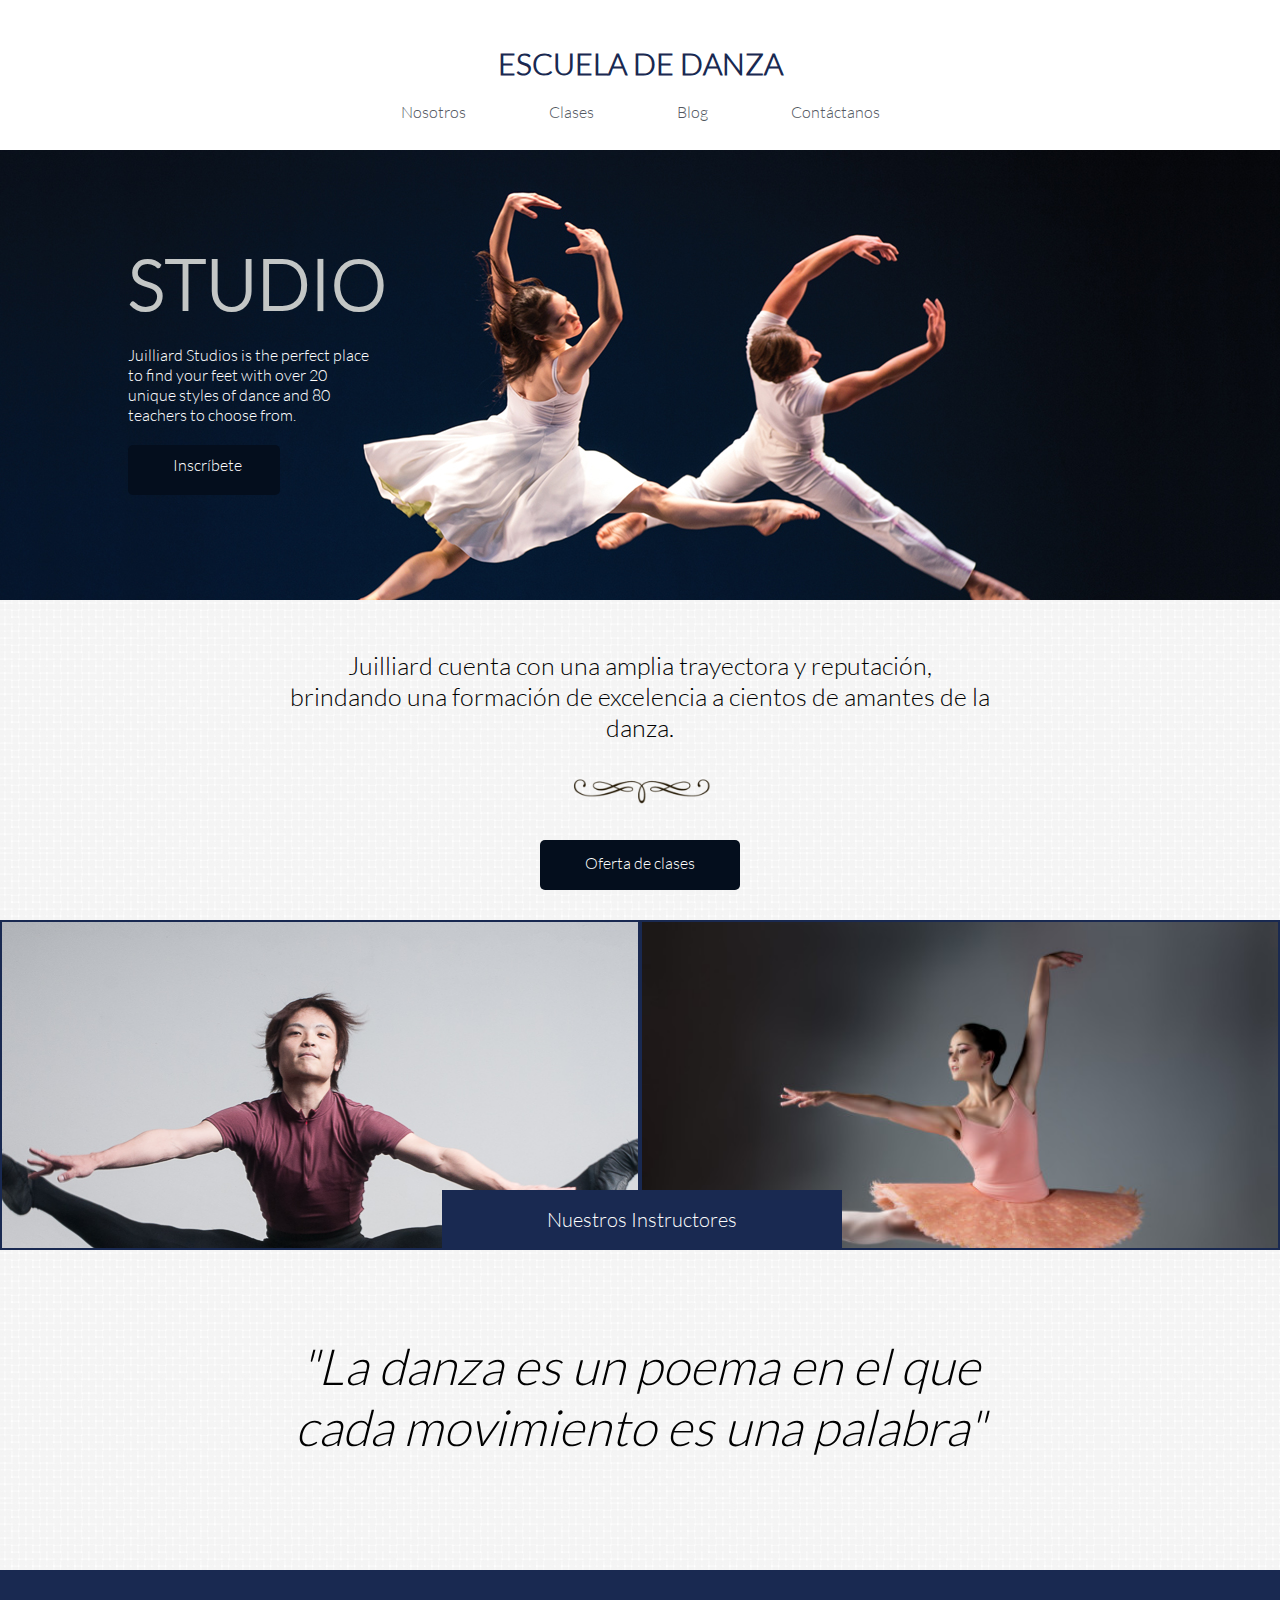
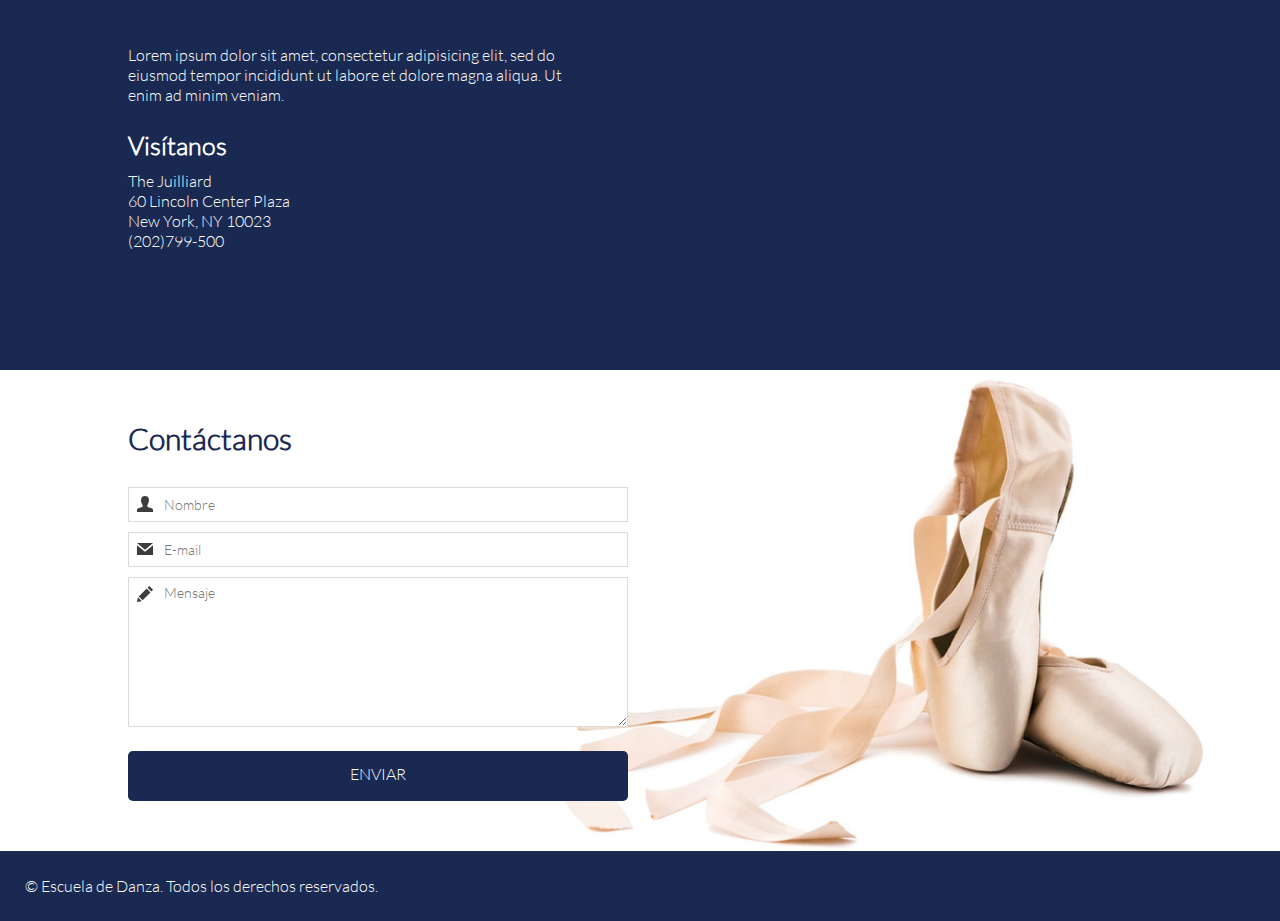
==== index.html @ e08e2e72 "subiendo escuela de danza" ====
<!DOCTYPE html>
<html>
<head>
	<meta charset="UTF-8">
	<title>Escuela de Danza</title>
	<link rel='stylesheet' type='text/css' href='http://fonts.googleapis.com/css?family=Montserrat:400,700'>
	<link rel="stylesheet" type="text/css" href="css/simplegrid.css">
	<link rel="stylesheet" type="text/css" href="css/utilities.css">
	<link rel="stylesheet" type="text/css" href="css/common.css">
	<link rel="stylesheet" type="text/css" href="css/main.css">
	<link rel="stylesheet" type="text/css" href="css/blog.css">
	<link rel="stylesheet" type="text/css" href="css/clases.css">
</head>
<body>
	<!-- Inserta tu código aqui -->
	<header>
		<div class="container-fluid">
			<div class="row">
				<div class="col-12">
					<a href="index.html">
						<h1 class="text-blue text-header">ESCUELA DE DANZA</h1>
					</a>
				</div>
			</div>
			<div class="row">
				<div class="col-12">
					<nav>
						<a class="text-gray" href="nosotros.html">Nosotros</a>
						<a class="text-gray" href="clases.html">Clases</a>
						<a class="text-gray" href="blog.html">Blog</a>
						<a class="text-gray" href="#contacto">Contáctanos</a>
					</nav>
				</div>
			</div>
		</div>
	</header>
	<section class="block1">
		<div class="container">
			<div class="row">
				<div class="col-12">
					<p class="title-block1">STUDIO</p>
					<div class="texto-block1 text-white">
						<p>Juilliard Studios is the perfect place <br>to find your feet with over 20 <br>unique styles of dance and 80 <br>teachers to choose from.</p>
					</div>
					<div class="bottom-block1">
						<a class="text-white" href="#">Inscríbete</a>
					</div>
				</div>
			</div>
		</div>
	</section>
	<section class="block2 text-center">
		<div class="container">
			<div class="row">
				<div class="col-12">
					<div class="texto-block2">
						<p>Juilliard cuenta con una amplia trayectora y reputación, brindando una formación de excelencia a cientos de amantes de la danza. </p>
					</div>
					<img src="img/decoration_1.png">
					<div class="bottom-block2">
						<a class="text-white" href="#">Oferta de clases</a>
					</div>
				</div>
			</div>
		</div>
	</section>
	<section class="block3">
		<div class="container-fluid">
			<div class="row">
				<div class="col-6 block3-fondo1"></div>
				<div class="col-6 block3-fondo2">
					<div class="bottom-block3 text-center">
						<a class="text-white" href="#">Nuestros Instructores</a>
					</div>
				</div>
			</div>
		</div>
	</section>
	<section class="block4 text-center">
		<p>"La danza es un poema en el que cada movimiento es una palabra"</p>
	</section>
	<section class="block5">
		<div class="container">
			<div class="row">
				<div class="col-6">
					<div class="texto">
						Lorem ipsum dolor sit amet, consectetur adipisicing elit, sed do eiusmod
						tempor incididunt ut labore et dolore magna aliqua. Ut enim ad minim veniam.
					</div>
					<div>
						<h3 class="h3">Visítanos</h3>
						<p>The Juilliard</p>
						<p>60 Lincoln Center Plaza</p>
						<p>New York, NY 10023</p>
						<p>(202)799-500</p>
					</div>
				</div>
				<div class="col-6">
					<iframe src="https://www.google.com/maps/embed?pb=!1m18!1m12!1m3!1d1510.6728518790676!2d-73.96251623316718!3d40.776413432707216!2m3!1f0!2f0!3f0!3m2!1i1024!2i768!4f13.1!3m3!1m2!1s0x89c2585ff9df2f6d%3A0xf876ccebba645bff!2sEscuela+Juilliard!5e0!3m2!1ses!2spe!4v1470346976734" width="540" height="300" frameborder="0" style="border:0" allowfullscreen></iframe>
				</div>
			</div>
		</div>
	</section>
	<section class="block6" id="contacto">
		<div class="container">
			<p class="text-blue">Contáctanos</p>
			<form action="">
				<input class="nombre" type="text" placeholder="Nombre"><br>
				<input class="mail" type="text" placeholder="E-mail"><br>
				<textarea class="mensaje" type="text" placeholder="Mensaje"></textarea>
			</form>
			<div class="bottom-block5 text-center">
				<a class="text-white" href="#">ENVIAR</a>
			</div>
		</div>
	</section>
	<footer class="footer text-white">
			<p>© Escuela de Danza. Todos los derechos reservados.</p>
	</footer>
</body>
</html>
---- css/simplegrid.css ----
/* 

	Name: Simple Grid - Framework
	Version: 1.1.1
	Author: Przemek Galarowicz & Bartek Talar ( www.przemekgalarowicz.pl or www.intelart.pl)
	Licenses: Simple Grid - Framework can be used in personal and commercial projects. But you can not sell as your product.

*/

/*
	RESET
*/

* {
	margin: 0;
	padding: 0;
	border: 0;
}

html, body, div, span, object, iframe,
h1, h2, h3, h4, h5, h6, p, blockquote, pre,
abbr, address, cite, code,
del, dfn, em, img, ins, kbd, q, samp,
small, strong, sub, sup, var,
b, i,
dl, dt, dd, ol, ul, li,
fieldset, form, label, legend,
table, caption, tbody, tfoot, thead, tr, th, td,
article, aside, canvas, details, figcaption, figure, 
footer, header, hgroup, menu, nav, section, summary,
time, mark, audio, video {
	outline:0;
	font-size:100%;
	vertical-align:baseline;
	background:transparent;
}

article,aside,details,figcaption,figure,
footer,header,hgroup,menu,nav,section { 
	display:block; zoom:1;
}

a {
	font-size:100%;
	vertical-align:baseline;
}

img {
	width: 100%;
	height: auto;
}

table {
	border-collapse:collapse;
	border-spacing:0;
}

input, select {
	vertical-align:middle;
}

nav ul li {
	list-style:none;
}


/* **********************************************************************************

	SIMPLE GRID - FRAMEWORK 

************************************************************************************* */
/*
	sg-nav
*/
#sg-nav-trigger {
	background: none;
	border-radius: 5px;
	border: 2px solid #c49b0b;
	cursor: pointer;
	width: 44px;
	height: 40px;
}
#sg-nav-trigger span {
	background: #c49b0b;
	display: block;
	margin: 4px auto; 
	width: 30px;
	height: 3px;
}

#sg-nav {
	top: 20px;
	left: 20px;
	position: fixed;
}
#sg-nav ul {
	background: #000;
	border-radius: 5px;
	padding: 20px 0;
	display: none;
}
#sg-nav ul li a {
	display: inline-block;
	font-size: 14px;
	color: #fff;
	text-decoration: none;
	padding: 10px 30px;
}


/*
	Grid
*/
.container {
	margin: 0 auto;
	width: 80%;
}

.container-fluid {
	margin: 0 auto;
	width: 100%;
}

.row:before,
.row:after {
  display: table;
  line-height: 0;
  content: "";
}

.row:after {
  clear: both;
}

.col-1, .col-2, .col-3, .col-4, .col-5, .col-6,
.col-7, .col-8, .col-9, .col-10, .col-11, .col-12,
.col-offset-1, .col-offset-2, .col-offset-3, .col-offset-4, .col-offset-5, .col-offset-6,
.col-offset-7, .col-offset-8, .col-offset-9, .col-offset-10, .col-offset-11, .col-offset-12 {
    float: left;
    min-height: 1px;
 }

.box {
	padding: 20px;
}

.box-margin {
	margin: 0 10px 0 10px;
}

.col-1, .col-offset-1 {
	width: 8.33333333333%;
}

.col-2, .col-offset-2 {
	width: 16.6666666666%;
}

.col-3, .col-offset-3 {
	width: 24.9999999999%;
}

.col-4, .col-offset-4 {
	width: 33.3333333333%;
}

.col-5, .col-offset-5 {
	width: 41.6666666666%;
}

.col-6, .col-offset-6 {
	width: 49.9999999999%;
}

.col-7, .col-offset-7 {
	width: 58.3333333333%;
}

.col-8, .col-offset-8 {
	width: 66.6666666666%;
}

.col-9, .col-offset-9 {
	width: 74.9999999999%;
}

.col-10, .col-offset-10 {
	width: 83.3333333333%;
}

.col-11, .col-offset-11 {
	width: 91.6666666666%;
}

.col-12, .col-offset-12 {
	width: 100%;
}

@media only screen and (max-width : 768px) and (min-width : 480px) {
	/*
		Grid
	*/
	.container {
		width: 96%;
	}

	.col-1, .col-2, .col-3, .col-5, .col-6,
	.col-7, .col-8, .col-9, .col-10, .col-11 {
    	width: 50%;
 	}

 	.col-4 {
		width: 33.3333333333%;
	}

 	.col-12 {
 		width:100%;
 	}

 	.col-offset-1, .col-offset-2, .col-offset-3, .col-offset-4,
 	.col-offset-5, .col-offset-6, .col-offset-7, .col-offset-8,
 	.col-offset-9, .col-offset-10, .col-offset-11, .col-offset-12 {
 		width: 0% !important;
 		display: none;
 	}

 	.box-margin {
		margin: 0 10px 0 10px;
	}
}

@media only screen and (max-width : 479px) {
	/*
		Grid
	*/
	.container {
		width: 96%;
	}

	.col-1, .col-2, .col-3, .col-4, .col-5, .col-6,
	.col-7, .col-8, .col-9, .col-10, .col-11, .col-12 {
    	float: none;
    	width: 100%;
 	}

 	.col-offset-1, .col-offset-2, .col-offset-3, .col-offset-4,
 	.col-offset-5, .col-offset-6, .col-offset-7, .col-offset-8,
 	.col-offset-9, .col-offset-10, .col-offset-11, .col-offset-12 {
 		width: 0% !important;
 		display: none;
 	}

 	.box-margin {
		margin: 0 10px 0 10px;
	}
}
---- css/utilities.css ----
/*Global*/
*{
	font-family: "Latolight";
}

@font-face{
	font-family: LatoHeavy;
	src: url(../fonts/LatoHeavy.ttf);
}
@font-face{
	font-family:Latolight ;
	src: url(../fonts/Latolight.ttf);
}
@font-face{
	font-family: DolceVita;
	src: url(../fonts/DolceVita.ttf);
}
@font-face{
	font-family: Neoteric-Bold;
	src: url(../fonts/Neoteric-Bold.ttf);
}

/* Shortcuts */

.pd-0{
	padding: 0;
}
.pt-5{
	padding-top: 5%;
}
.pb-5{
	padding-bottom: 5%;
}
.mg-0{
	margin: 0;
}
.w-100{
	width: 100%;
}
.lh{
	line-height: 1.5;
}
.text-center{
	text-align: center;
}
.text-left{
	text-align: left;
}
.text-white{
	color: white;
}
.text-gray{
	color: rgb(83, 88, 95);
}
.text-blue{
 color: #192951;
}
.a-none-decoration{
	text-decoration: none;
}
.bg-gray{
	background-color: rgb(244, 244, 244);
}
.bg-img-block{
	background-size: cover;
	background-repeat: no-repeat;
	background-position: center;
}
---- css/common.css ----
/* Inserta tu codigo que es común para todas las páginas aqui */
*{
	box-sizing: border-box;
}
body{
	
}
header{
	height: 150px;
  text-align: center;
}
.text-header{
	font-size: 30px;
  margin: 25px 0 0 0;
  font-weight: bold;
}
a{
	text-decoration: none;
  margin: 40px;
}
nav a{
  margin-bottom: 20px;
}
section.block6{
  background-image: url(../img/shoes_1.jpg);
  background-repeat: no-repeat;
  background-size: 57%;
  background-position: 500px 0;
  padding: 50px 0;
}
.block6 p{
  font-size: 30px;
  font-weight: bold;
  margin-bottom: 20px;
}
input, textarea{
  width: 500px;
  border:1px solid #DADADA;
  margin-top:10px;
  padding-left:35px;
  font-size:14px;
  background-repeat:no-repeat;
  background-position:6px 6px;
  background-size: 20px;
}
input{
  height: 35px;
}
textarea{
  padding-top: 6px;
  height: 150px;
}
.nombre{
  background-image: url(../name.svg);
}
.mail{
  background-image: url(../email.svg);
}
.mensaje{
  background-image: url(../comment.svg);
}
.bottom-block5{
  width: 500px;
  height: 50px;
  padding-top: 13px;
  border-radius: 5px;
  margin-top: 20px;
  background-color: #192951;
}
footer.footer{
  background-color: #192951;
  height: 70px;
  padding: 25px 0 0 25px;
}
---- css/main.css ----
/* Inserta tu codigo aqui */
section.block1{
	background-image: url(../img/dance_1.jpg);
	background-repeat: no-repeat;
	background-position: top center;
	height: 450px;
	padding: 90px 0 0 0;
	text-align: left;;
}
.title-block1{
	font-size: 70px;
	font-weight: bold;
	margin-bottom: 20px;
	color: #C3C6C5;
}
.bottom-block1{
	width: 152px;
  height: 50px;
  border-radius: 5px;
  padding: 10px 0 0 5px;
  margin-top: 20px;
  background-color: #040E1D;
}
section.block2, .block4{
  background-image: url(../img/textura_2.jpg);
  background-repeat: repeat;
  height: 320px;
  padding: 50px 0;
}
.texto-block2{
	font-size: 25px;
  width: 700px;
  margin: 0 auto
}
.bottom-block2{
  width: 200px;
  height: 50px;
  border-radius: 5px;
  background-color: #040E1D;
  margin: 0 auto;
  padding: 13px 0 0 0;
}
section.block2 img{
	width: 150px;
  margin: 30px 0;
  display: inline-block;
}
.block3-fondo1{
  height: 330px;
  background-image: url(../img/instructor_4.jpg);
  background-position: 55% 15%;
  border: 2px solid #192951;
  position: relative;
}
.block3-fondo2{
  height: 330px;
  background-image: url(../img/profesor_9.jpg);
  background-size: 100%;
  border: 2px solid #192951;
  position: relative;
}
.bottom-block3{
  width: 400px;
  height: 60px;
  font-size: 20px;
  background-color: #192951;
  margin: 268px 0 0 -200px;
  padding: 17px 0 0 0;
}
.block4{
  padding: 85px;
}
.block4 p{
  width: 70%;
  margin: 0 auto;
  font-size: 50px;
  font-style: italic;
}
section.block5{
  background-color: #192951;
  height: 400px;
  padding: 50px 0;
  color: #fff;
}
section.block5 .texto{
  width: 450px;
  margin: 25px 0;
}
.h3{
  font-size: 25px;
  margin-bottom: 10px;
}
---- css/blog.css ----
section.blog{
	background-color: #f4f3f3;
	height: auto;
  padding: 40px 0;
}
.blog h2{
	font-size: 30px;
  margin-bottom: 30px;
}
.content-blog{
	background-color: #dcdedf;
  height: 254px;
  box-sizing: border-box;
  padding: 25px 50px;
  margin-bottom: 40px
}
.content-blog p{
	margin-bottom: 10px
}
.bottom-blog{
	width: 200px;
  height: 40px;
  border-radius: 5px;
  padding: 10px 0 0 35px;
  margin-top: 20px;
  background-color: #1e2a50;
}
.bottom-title{
	font-weight: bold;
}
.fecha{
	font-style: italic;
	color:#9e9e9e;
}
---- css/clases.css ----
/* Inserta tu codigo aqui */
section.clases{
	background-color: #f4f3f3;
	height: auto;
  padding: 40px 0;
}
.clases h2{
	font-size: 30px;
  margin-bottom: 30px;
}
.clases .container .row img{
	position: relative;
}
.clases .container .row .texto-img{
  width: 270px;
  padding: 25px;
  margin: -260px 0 0 26px;
  background-color: rgba(0, 0, 0, 0.7);
  position: absolute;
}
.title-clases{
	margin-bottom: 15px;
}
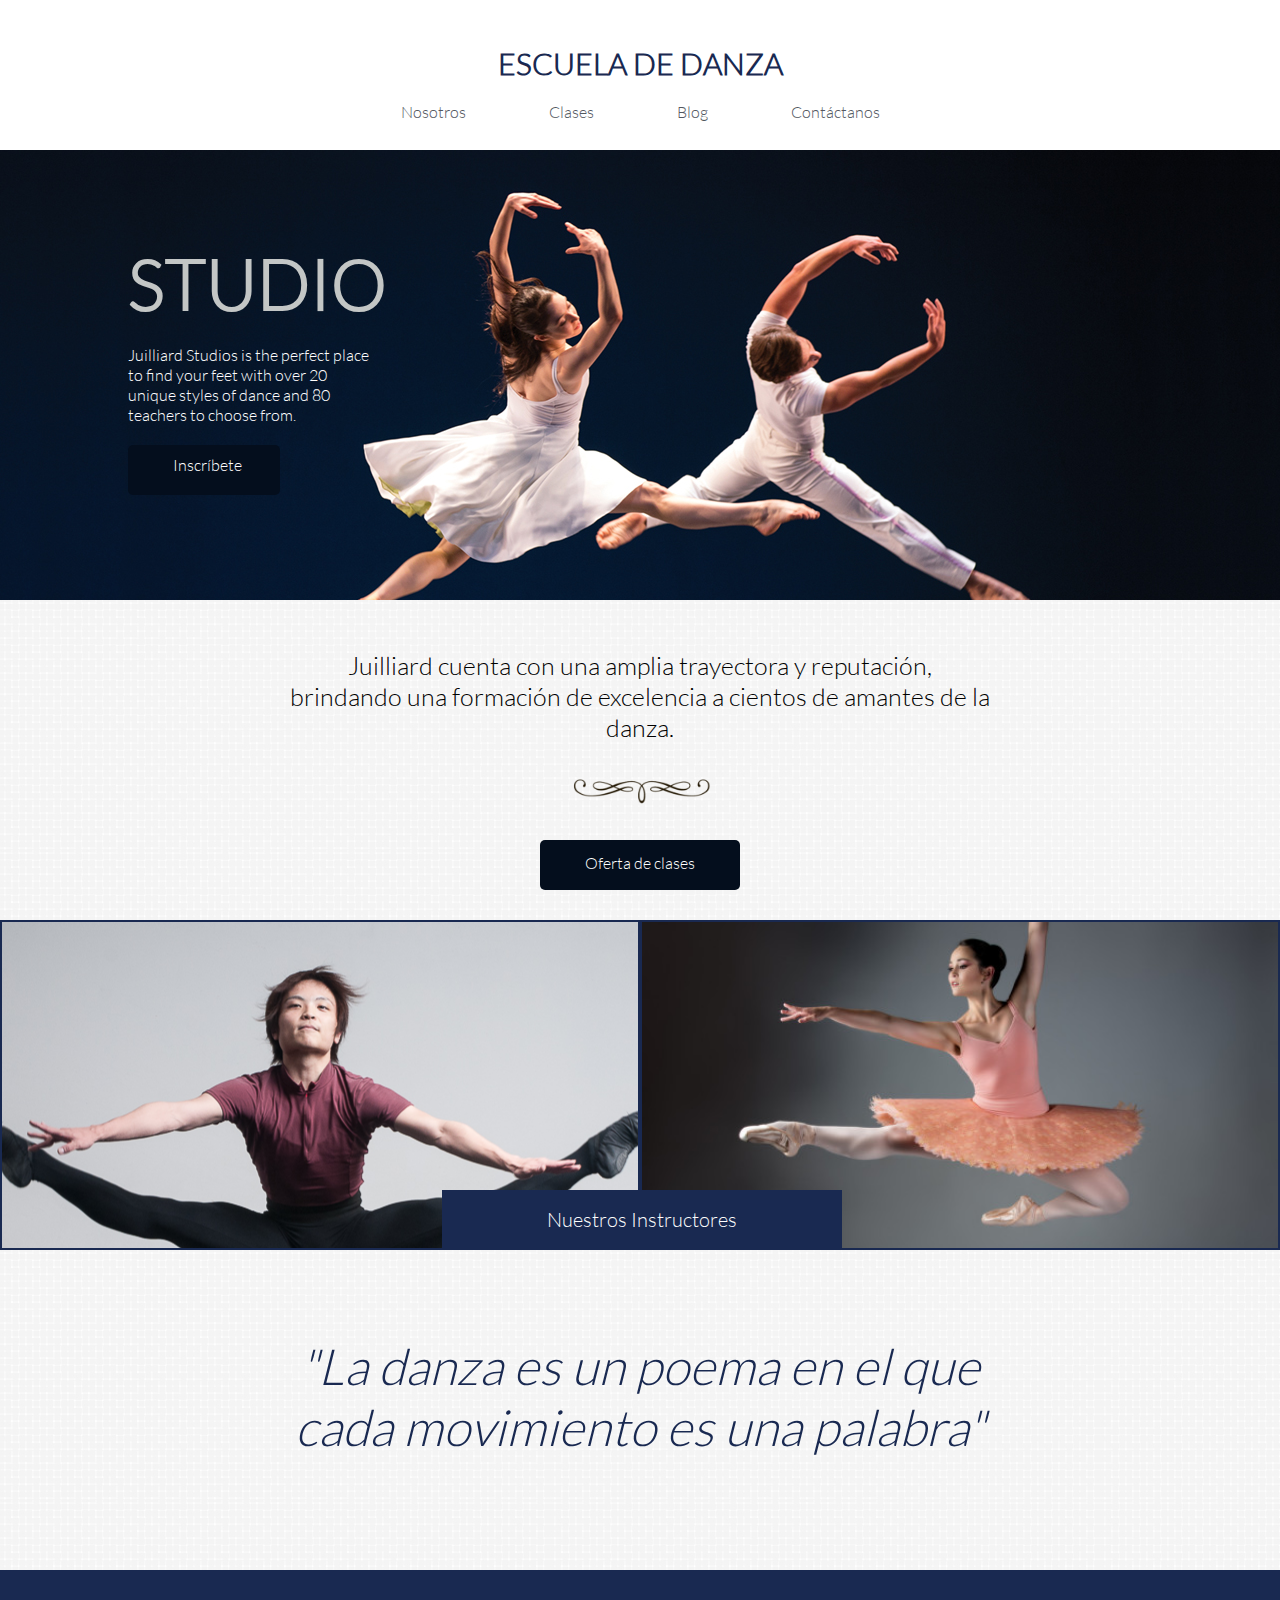
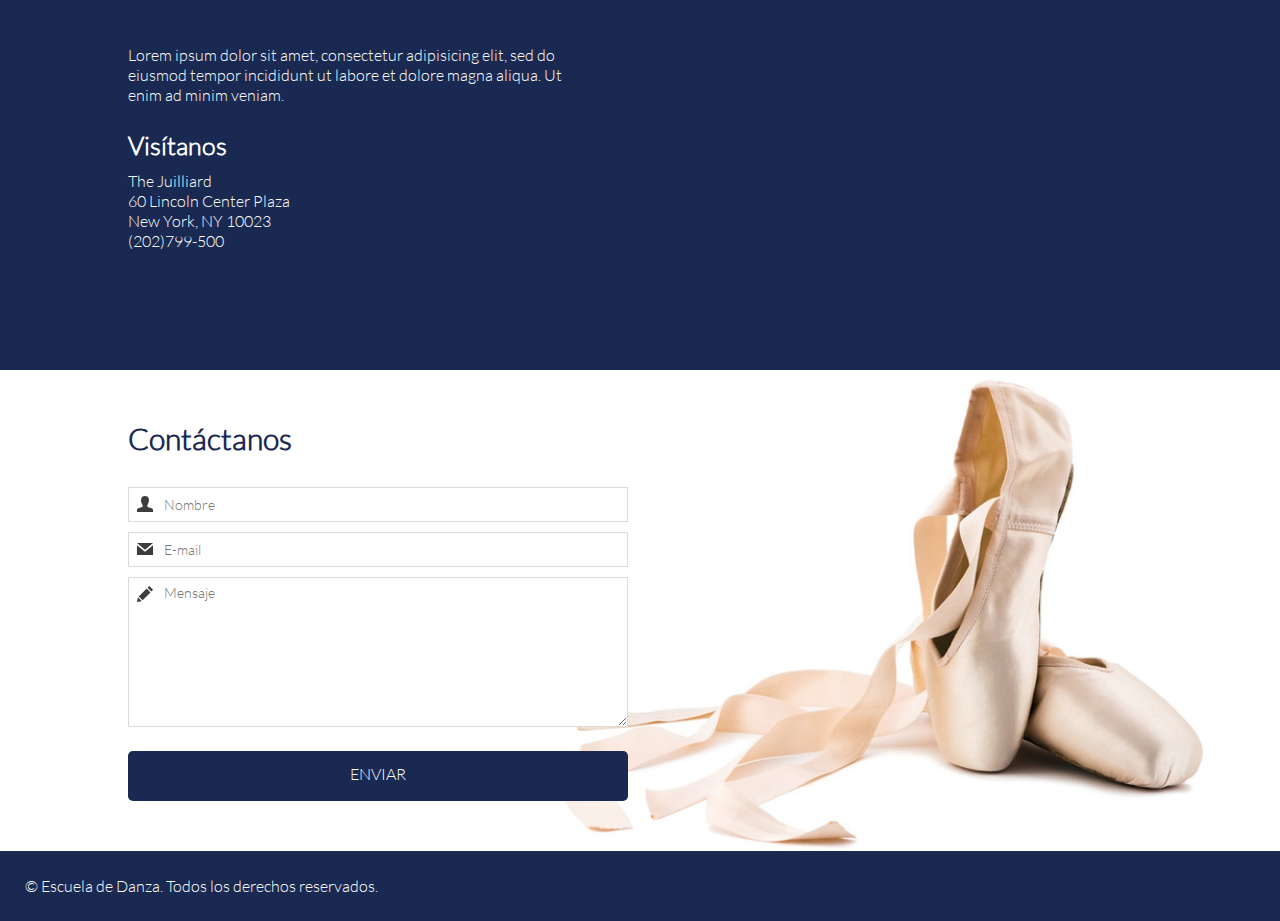
==== commit 205e3f1b: "modificando" ====
--- a/index.html
+++ b/index.html
@@ -17,24 +17,24 @@
 		<div class="container-fluid">
 			<div class="row">
 				<div class="col-12">
-					<a href="index.html">
-						<h1 class="text-blue text-header">ESCUELA DE DANZA</h1>
+					<a class="a-none-decoration" href="index.html">
+						<h1 class="text-blue text-header ">ESCUELA DE DANZA</h1>
 					</a>
 				</div>
 			</div>
 			<div class="row">
 				<div class="col-12">
 					<nav>
-						<a class="text-gray" href="nosotros.html">Nosotros</a>
-						<a class="text-gray" href="clases.html">Clases</a>
-						<a class="text-gray" href="blog.html">Blog</a>
-						<a class="text-gray" href="#contacto">Contáctanos</a>
+						<a class="text-gray a-none-decoration" href="nosotros.html">Nosotros</a>
+						<a class="text-gray a-none-decoration" href="clases.html">Clases</a>
+						<a class="text-gray a-none-decoration" href="blog.html">Blog</a>
+						<a class="text-gray a-none-decoration" href="#contacto">Contáctanos</a>
 					</nav>
 				</div>
 			</div>
 		</div>
 	</header>
-	<section class="block1">
+	<section class="block1 text-left">
 		<div class="container">
 			<div class="row">
 				<div class="col-12">
@@ -43,7 +43,7 @@
 						<p>Juilliard Studios is the perfect place <br>to find your feet with over 20 <br>unique styles of dance and 80 <br>teachers to choose from.</p>
 					</div>
 					<div class="bottom-block1">
-						<a class="text-white" href="#">Inscríbete</a>
+						<a class="text-white a-none-decoration" href="#">Inscríbete</a>
 					</div>
 				</div>
 			</div>
@@ -58,7 +58,7 @@
 					</div>
 					<img src="img/decoration_1.png">
 					<div class="bottom-block2">
-						<a class="text-white" href="#">Oferta de clases</a>
+						<a class="text-white a-none-decoration" href="#">Oferta de clases</a>
 					</div>
 				</div>
 			</div>
@@ -68,15 +68,15 @@
 		<div class="container-fluid">
 			<div class="row">
 				<div class="col-6 block3-fondo1"></div>
-				<div class="col-6 block3-fondo2">
+				<div class="col-6 block3-fondo2 bg-img-block">
 					<div class="bottom-block3 text-center">
-						<a class="text-white" href="#">Nuestros Instructores</a>
+						<a class="text-white a-none-decoration" href="#">Nuestros Instructores</a>
 					</div>
 				</div>
 			</div>
 		</div>
 	</section>
-	<section class="block4 text-center">
+	<section class="block4 text-center text-blue">
 		<p>"La danza es un poema en el que cada movimiento es una palabra"</p>
 	</section>
 	<section class="block5">
@@ -110,7 +110,7 @@
 				<textarea class="mensaje" type="text" placeholder="Mensaje"></textarea>
 			</form>
 			<div class="bottom-block5 text-center">
-				<a class="text-white" href="#">ENVIAR</a>
+				<a class="text-white a-none-decoration" href="#">ENVIAR</a>
 			</div>
 		</div>
 	</section>
--- a/css/common.css
+++ b/css/common.css
@@ -15,7 +15,6 @@
   font-weight: bold;
 }
 a{
-	text-decoration: none;
   margin: 40px;
 }
 nav a{
--- a/css/main.css
+++ b/css/main.css
@@ -5,7 +5,6 @@
 	background-position: top center;
 	height: 450px;
 	padding: 90px 0 0 0;
-	text-align: left;;
 }
 .title-block1{
 	font-size: 70px;
@@ -48,14 +47,13 @@
 .block3-fondo1{
   height: 330px;
   background-image: url(../img/instructor_4.jpg);
-  background-position: 55% 15%;
+  background-position: 55% 25%;
   border: 2px solid #192951;
   position: relative;
 }
 .block3-fondo2{
   height: 330px;
   background-image: url(../img/profesor_9.jpg);
-  background-size: 100%;
   border: 2px solid #192951;
   position: relative;
 }
